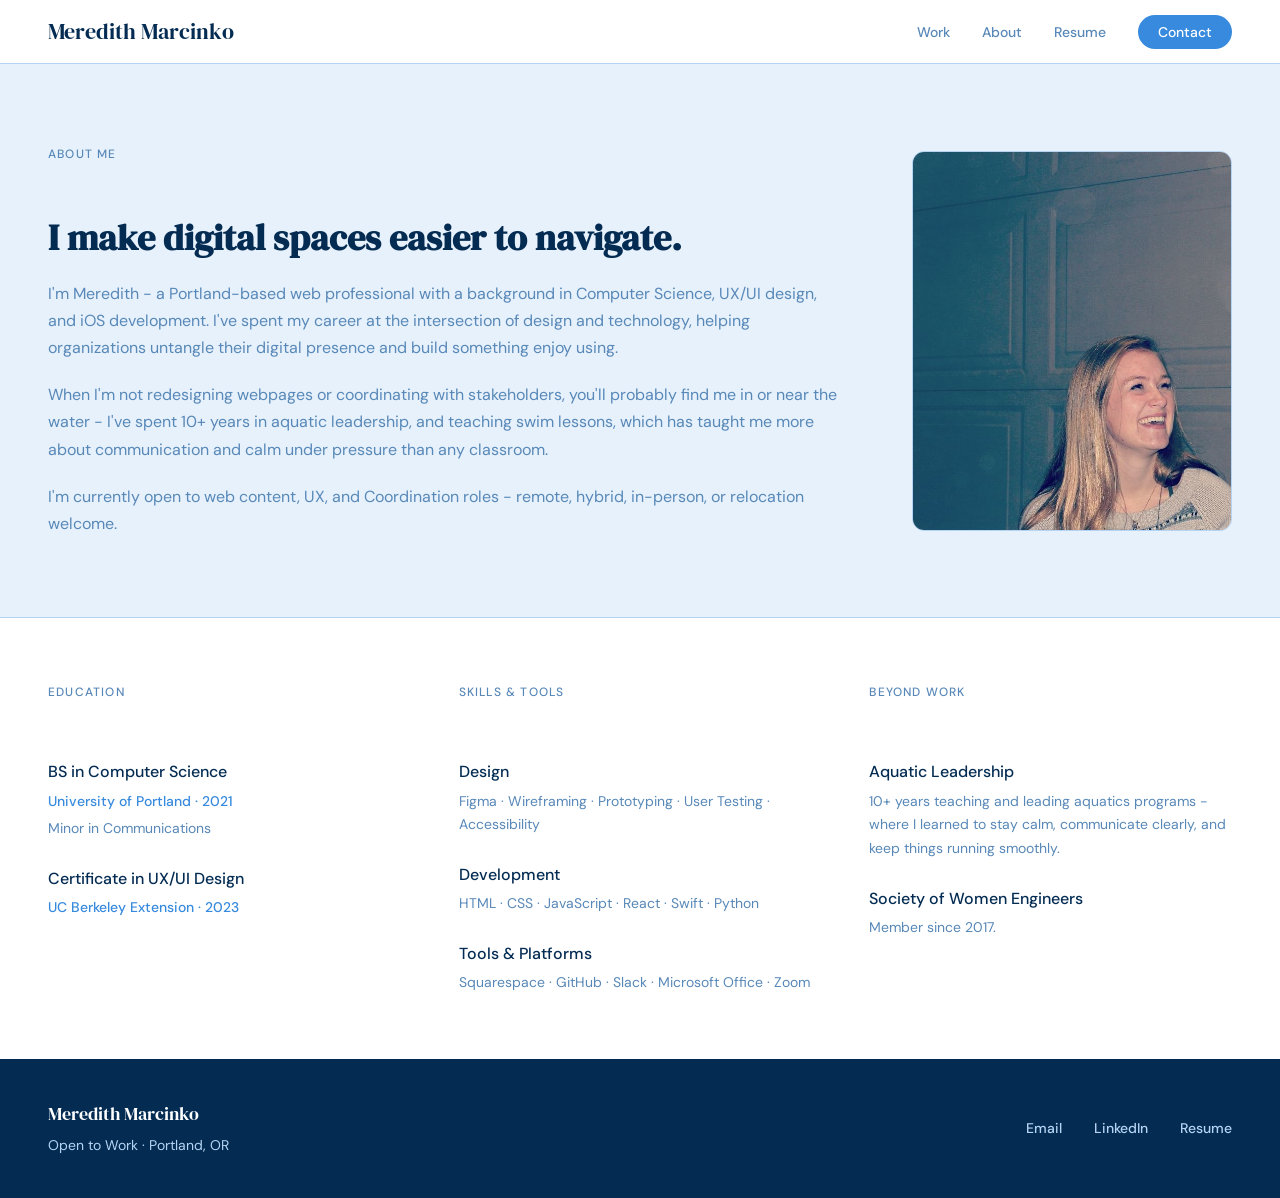
==== about.html @ ab54d378 "added about page" ====
<!DOCTYPE html>
<html lang="en">
    <head>
        <link rel="stylesheet" href="style.css"/>
        <meta charset="UTF-8" />
        <meta name="viewport" content="width=device-width, initial-scale=1.0" />
        <title>About - Meredith Marcinko</title>
    </head>
    <body>
        <nav>
            <a href="index.html" class="nav-logo">Meredith Marcinko</a>
            <ul class="nav-links">
                <li><a href="index.html">Work</a></li>
                <li><a href="about.html">About</a></li>
                <li><a href="resume.html">Resume</a></li>
                <li><a href="contact.html" class="nav-cta">Contact</a></li>
            </ul>
        </nav>
        <section class="about-hero">
            <div class="about-hero-text">
                <p class="section-label">About Me</p>
                <h1 class="about-hero-heading">I make digital spaces easier to navigate.</h1>
                <p class="about-hero-bio">I'm Meredith - a Portland-based web professional with a background in Computer Science, UX/UI design, and iOS development. I've spent my career at the intersection of design and technology, helping organizations untangle their digital presence and build something enjoy using.</p>
                <p class="about-hero-bio">When I'm not redesigning webpages or coordinating with stakeholders, you'll probably find me in or near the water - I've spent 10+ years in aquatic leadership, and teaching swim lessons, which has taught me more about communication and calm under pressure than any classroom.</p>
                <p class="about-hero-bio">I'm currently open to web content, UX, and Coordination roles - remote, hybrid, in-person, or relocation welcome.</p>
            </div>
            <div class="about-hero-image">
                <img src="assets/images/place_holder_headshot.jpg" alt="Meredith Marcinko" />
            </div>
        </section>
        <section class="about-details">
            <div class="detail-block">
                <p class="section-label">Education</p>
                <div class="detail-item">
                    <p class="detail-title">BS in Computer Science</p>
                    <p class="detail-sub">University of Portland · 2021</p>
                    <p class="detail-note">Minor in Communications</p>
                </div>
                <div class="detail-item">
                    <p class="detail-title">Certificate in UX/UI Design</p>
                    <p class="detail-sub">UC Berkeley Extension · 2023</p>
                </div>
            </div>
            <div class="detail-block">
                <p class="section-label">Skills & Tools</p>
                <div class="detail-item">
                    <p class="detail-title">Design</p>
                    <p class="detail-note">Figma · Wireframing · Prototyping · User Testing · Accessibility</p>
                </div>
                <div class="detail-item">
                    <p class="detail-title">Development</p>
                    <p class="detail-note">HTML · CSS · JavaScript · React · Swift · Python</p>
                </div>
                <div class="detail-item">
                    <p class="detail-title">Tools & Platforms</p>
                    <p class="detail-note">Squarespace · GitHub · Slack · Microsoft Office · Zoom</p>
                </div>
            </div>
            <div class="detail-block">
                <p class="section-label">Beyond Work</p>
                <div class="detail-item">
                    <p class="detail-title">Aquatic Leadership</p>
                    <p class="detail-note">10+ years teaching and leading aquatics programs - where I learned to stay calm, communicate clearly, and keep things running smoothly.</p>
                </div>
                <div class="detail-item">
                    <p class="detail-title">Society of Women Engineers</p>
                    <p class="detail-note">Member since 2017.</p>
                </div>
            </div>
        </section>
        <footer>
            <div class="footer-left">
                <p class="footer-name">Meredith Marcinko</p>
                <p class="footer-tagline">Open to Work · Portland, OR</p>
            </div>
            <div class="footer-links">
                <a href="mailto:mere.marcinko@outlook.com">Email</a>
                <a href="https://linkedin.com/in/meredith-marcinko" target="_blank">LinkedIn</a>
                <a href="resume.html">Resume</a>
            </div>
        </footer>
    </body>
</html>
---- style.css ----
@import url('https://fonts.googleapis.com/css2?family=DM+Sans:wght@300;400;500&family=DM+Serif+Display:ital@0;1&display=swap');

:root {
  /* Colors */
  --color-bg: #E6F1FB;
  --color-surface: #FFFFFF;
  --color-navy: #042C53;
  --color-blue: #378ADD;
  --color-blue-mid: #B5D4F4;
  --color-yellow: #FAC775;
  --color-yellow-dark: #633806;
  --color-text: #0C447C;
  --color-text-muted: #5888B8;
  --color-border: #B5D4F4;

  /* Typography */
  --font-primary: 'DM Sans', -apple-system, BlinkMacSystemFont, sans-serif;
  --font-accent: 'DM Serif Display', serif;
  --font-size-display: 52px;
  --font-size-h1: 36px;
  --font-size-h2: 28px;
  --font-size-h3: 22px;
  --font-size-body: 16px;
  --font-size-small: 14px;
  --font-size-label: 12px;
  --font-weight-light: 300;
  --font-weight-normal: 400;
  --font-weight-medium: 500;
  --line-height-heading: 1.2;
  --line-height-body: 1.7;
}

* {
  margin: 0;
  padding: 0;
  box-sizing: border-box;
}

body {
  background-color: var(--color-bg);
  color: var(--color-text);
  font-family: var(--font-primary);
  font-size: var(--font-size-body);
  font-weight: var(--font-weight-normal);
  line-height: var(--line-height-body);
}

/* Navigation */
nav {
    display: flex;
    justify-content: space-between;
    align-items: center;
    padding: 0 48px;
    height: 64px;
    background-color: var(--color-surface);
    border-bottom: 1px solid var(--color-border);
}

.nav-logo {
    font-family: var(--font-accent);
    font-size: 22px;
    color: var(--color-navy);
    text-decoration: none;
}

.nav-links {
    display: flex;
    gap: 32px;
    list-style: none;
}

.nav-links a {
    font-size: var(--font-size-small);
    font-weight: var(--font-weight-medium);
    color: var(--color-text-muted);
    text-decoration: none;
}

.nav-links a:hover {
    color: var(--color-blue);
}

.nav-cta {
    background-color: var(--color-blue);
    color: var(--color-surface) !important;
    padding: 8px 20px;
    border-radius: 100px;
}

.nav-cta:hover {
    background-color: var(--color-navy) !important;
}

/* Hero */
.hero {
    display: flex;
    align-items: center;
    justify-content: space-between;
    padding: 80px 48px;
    min-height: 520px;
}

.hero-tagline {
    font-size: var(--font-size-label);
    font-weight: var(--font-weight-medium);
    color: var(--color-text-muted);
    text-transform: uppercase;
    letter-spacing: 0.1em;
    margin-bottom: 16px;
}

.hero-headline {
    font-family: var(--font-accent);
    font-size: var(--font-size-display);
    line-height: var(--line-height-heading);
    display: flex;
    flex-direction: column;
    margin-bottom: 24px;
}

.blue {
    color: var(--color-blue);
}

.navy {
    color: var(--color-navy);
}

.yellow {
    color: var(--color-yellow-dark);
}

.hero-sub {
    font-size: var(--font-size-body);
    color: var(--color-text-muted);
    max-width: 480px;
    margin-bottom: 36px;
}

.hero-buttons {
    display: flex;
    gap: 16px;
}

.btn-primary {
    background-color: var(--color-blue);
    color: var(--color-surface);
    padding: 12px 28px;
    border-radius: 100px;
    text-decoration: none;
    font-size: var(--font-size-small);
    font-weight: var(--font-weight-medium);
}

.btn-primary:hover {
    background-color: var(--color-navy);
}

.btn-outline {
    border: 2px solid var(--color-blue);
    color: var(--color-blue);
    padding: 12px 28px;
    border-radius: 100px;
    text-decoration: none;
    font-size: var(--font-size-small);
    font-weight: var(--font-weight-medium);
    align-self: flex-start;
}

.btn-outline:hover {
    background-color: var(--color-blue);
    color: var(--color-surface);
}

.hero-visual {
    width: 400px;
    height: 400px;
    background-color: var(--color-blue-mid);
    border-radius: 50%;
    opacity: 0.3;
}

/* Work Section */
.work {
    padding: 80px 48px;
}

.section-label {
    font-size: var(--font-size-label);
    font-weight: var(--font-weight-medium);
    text-transform: uppercase;
    letter-spacing: 0.1em;
    color: var(--color-text-muted);
    margin-bottom: 32px;
}

.work-grid {
    display: grid;
    grid-template-columns: repeat(3, 1fr);
    gap: 24px;
}

.project-card {
    background-color: var(--color-surface);
    border-radius: 12px;
    border: 1px solid var(--color-border);
    overflow: hidden;
    transition: transform 0.2s, box-shadow 0.2s;
}

.project-card:hover {
    transform: translateY(-4px);
    box-shadow: 0 12px 32px rgba(4, 44, 83, 0.1);
}

.card-image {
    height: 160px;
}

.blue-card {
    background-color: var(--color-blue);
}

.yellow-card {
    background-color: var(--color-yellow);
}

.navy-card {
    background-color: var(--color-navy);
}

.card-body {
    padding: 24px;
}

.card-type {
    font-size: var(--font-size-label);
    font-weight: var(--font-weight-medium);
    text-transform: uppercase;
    letter-spacing: 0.08em;
    color: var(--color-text-muted);
    margin-bottom: 8px;
}

.card-title {
    font-size: var(--font-size-h3);
    font-weight: var(--font-weight-medium);
    color: var(--color-navy);
    margin-bottom: 10px;
    line-height: var(--line-height-heading);
}

.card-desc {
    font-size: var(--font-size-small);
    color: var(--color-text-muted);
    line-height: var(--line-height-body);
    margin-bottom: 20px;
}

.card-link {
    font-size: var(--font-size-small);
    font-weight: var(--font-weight-medium);
    color: var(--color-blue);
    text-decoration: none;
}

.card-link:hover {
    color: var(--color-navy);
}

/* About Strip */
.about-strip {
    display: flex;
    gap: 64px;
    align-items: center;
    padding: 80px 48px;
    background-color: var(--color-surface);
    border-top: 1px solid var(--color-border);
    border-bottom: 1px solid var(--color-border);
    width: 100%;
}

.about-left {
    flex: 1;
    display: flex;
    flex-direction: column;
    gap: 20px;
}

.about-heading {
    font-family: var(--font-accent);
    font-size: var(--font-size-h2);
    color: var(--color-navy);
    line-height: var(--line-height-body);
}

.about-bio {
    font-size: var(--font-size-body);
    color: var(--color-text-muted);
    line-height: var(--line-height-body);
}

.about-right {
    flex: 1;
    display: flex;
    flex-direction: column;
    gap: 24px;
}

.skill-item {
    display: flex;
    align-items: flex-start;
    gap: 16px;
}

.skill-dot {
    width: 12px;
    height: 12px;
    border-radius: 50%;
    flex-shrink: 0;
    margin-top: 4px;
}

.skill-dot.blue {
    background-color: var(--color-blue);
}

.skill-dot.yellow {
    background-color: var(--color-yellow);
}

.skill-dot.navy {
    background-color: var(--color-navy);
}

.skill-name {
    font-size: var(--font-size-body);
    font-weight: var(--font-weight-medium);
    color: var(--color-navy);
    margin-bottom: 2px;
}

.skill-tool {
    font-size: var(--font-size-small);
    color: var(--color-text-muted);
}

/* Footer */
footer {
    display: flex;
    justify-content: space-between;
    align-items: center;
    padding: 40px 48px;
    background-color: var(--color-navy);
}

.footer-name {
    font-family: var(--font-accent);
    font-size: 18px;
    color: var(--color-surface);
    margin-bottom: 4px;
}

.footer-tagline {
    font-size: var(--font-size-small);
    color: var(--color-blue-mid);
}

.footer-links {
    display: flex;
    gap: 32px;
}

.footer-links a {
    font-size: var(--font-size-small);
    font-weight: var(--font-weight-medium);
    color: var(--color-blue-mid);
    text-decoration: none;
}

.footer-links a:hover {
    color: var(--color-surface);
}

/* About Page */
.about-hero {
    display: flex;
    align-items: center;
    gap: 64px;
    padding: 80px 48px;
}

.about-hero-text {
    flex: 1;
    display: flex;
    flex-direction: column;
    gap: 20px;
}

.about-hero-heading {
    font-family: var(--font-accent);
    font-size: var(--font-size-h1);
    color: var(--color-navy);
    line-height: var(--line-height-heading);
}

.about-hero-bio {
    font-size: var(--font-size-body);
    color: var(--color-text-muted);
    line-height: var(--line-height-body);
}

.about-hero-image {
    flex-shrink: 0;
    width: 320px;
    height: 380px;
    border-radius: 12px;
    overflow: hidden;
    border: 1px solid var(--color-border);
}

.about-hero-image img {
    width: 100%;
    height: 100%;
    object-fit: cover;
    object-position: top center;
}

/* About Details */
.about-details {
    display: grid;
    grid-template-columns: repeat(3, 1fr);
    gap: 48px;
    padding: 64px 48px;
    background-color: var(--color-surface);
    border-top: 1px solid var(--color-border);
}

.detail-block {
    display: flex;
    flex-direction: column;
    gap: 24px;
}

.detail-item {
    display: flex;
    flex-direction: column;
    gap: 4px;
}

.detail-title {
    font-size: var(--font-size-body);
    font-weight: var(--font-weight-medium);
    color: var(--color-navy);
}

.detail-sub {
    font-size: var(--font-size-small);
    color: var(--color-blue);
    font-weight: var(--font-weight-medium);
}

.detail-note {
    font-size: var(--font-size-small);
    color: var(--color-text-muted);
    line-height: var(--line-height-body);
}
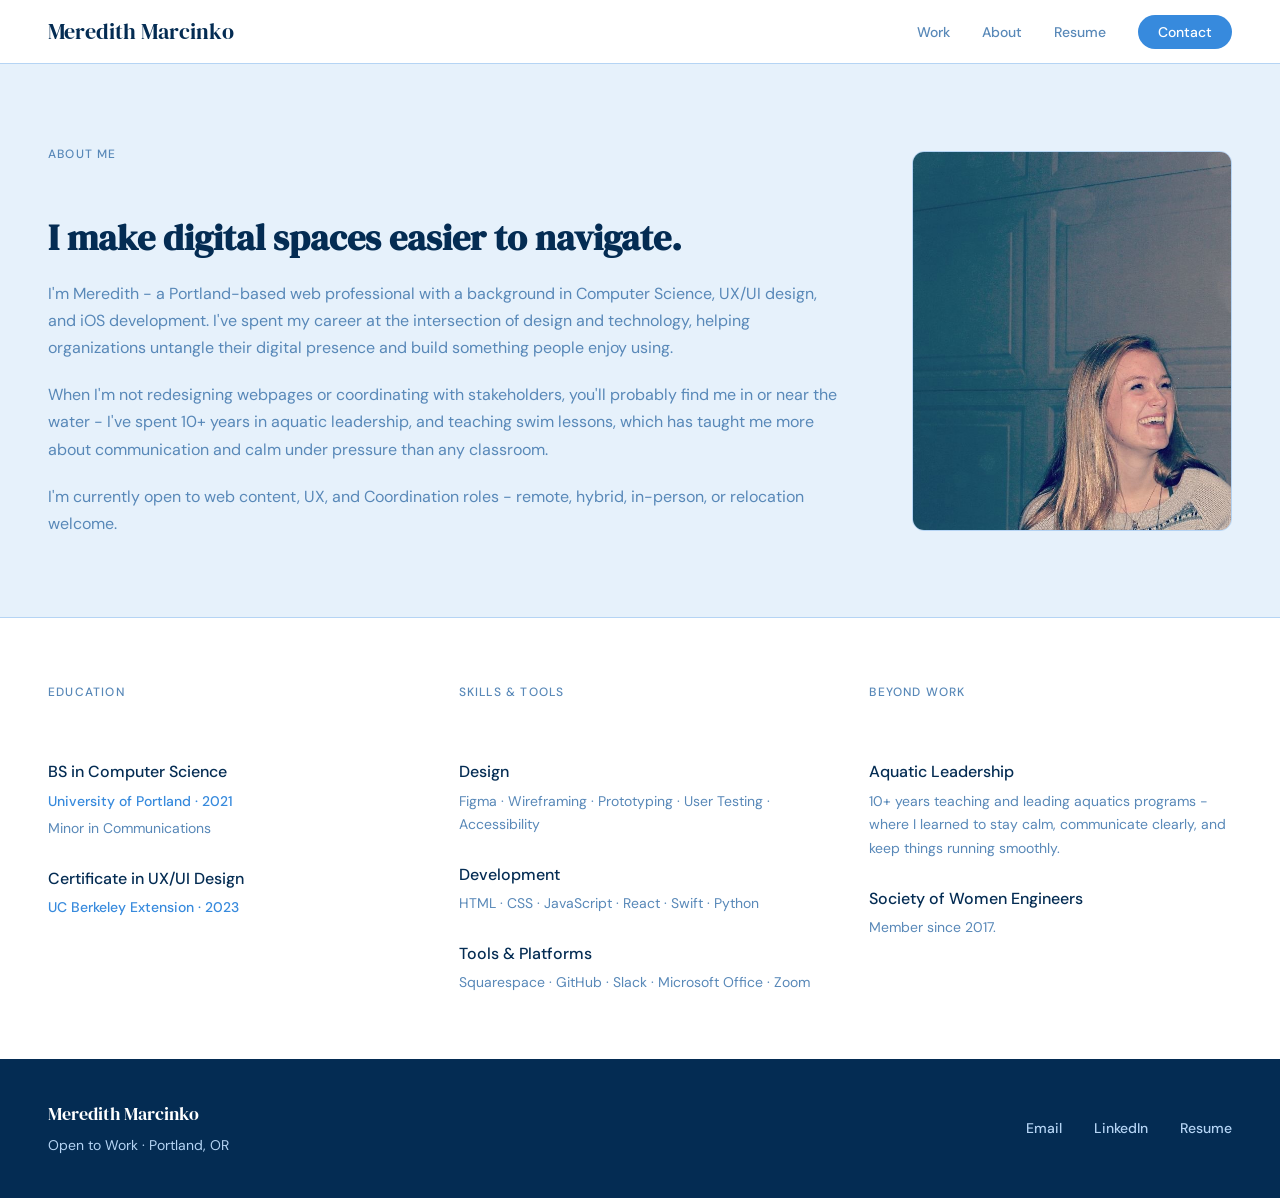
==== commit 2ae40672: "Update about.html" ====
--- a/about.html
+++ b/about.html
@@ -20,7 +20,7 @@
             <div class="about-hero-text">
                 <p class="section-label">About Me</p>
                 <h1 class="about-hero-heading">I make digital spaces easier to navigate.</h1>
-                <p class="about-hero-bio">I'm Meredith - a Portland-based web professional with a background in Computer Science, UX/UI design, and iOS development. I've spent my career at the intersection of design and technology, helping organizations untangle their digital presence and build something enjoy using.</p>
+                <p class="about-hero-bio">I'm Meredith - a Portland-based web professional with a background in Computer Science, UX/UI design, and iOS development. I've spent my career at the intersection of design and technology, helping organizations untangle their digital presence and build something people enjoy using.</p>
                 <p class="about-hero-bio">When I'm not redesigning webpages or coordinating with stakeholders, you'll probably find me in or near the water - I've spent 10+ years in aquatic leadership, and teaching swim lessons, which has taught me more about communication and calm under pressure than any classroom.</p>
                 <p class="about-hero-bio">I'm currently open to web content, UX, and Coordination roles - remote, hybrid, in-person, or relocation welcome.</p>
             </div>
--- a/style.css
+++ b/style.css
@@ -464,4 +464,422 @@
     font-size: var(--font-size-small);
     color: var(--color-text-muted);
     line-height: var(--line-height-body);
+}
+
+/* Contact Page */
+.contact-hero {
+    padding: 80px 48px;
+    max-width: 720px;
+}
+
+.contact-heading {
+    font-family: var(--font-accent);
+    font-size: var(--font-size-h1);
+    color: var(--color-navy);
+    margin-bottom: 16px;
+    line-height: var(--line-height-heading);
+}
+
+.contact-sub {
+    font-size: var(--font-size-body);
+    color: var(--color-text-muted);
+    margin-bottom: 40px;
+    line-height: var(--line-height-body);
+}
+
+.contact-links {
+    display: flex;
+    gap: 24px;
+    flex-wrap: wrap;
+}
+
+.contact-link {
+    display: flex;
+    flex-direction: column;
+    gap: 4px;
+    background-color: var(--color-surface);
+    border: 1px solid var(--color-border);
+    border-radius: 10px;
+    padding: 16px 24px;
+    text-decoration: none;
+    transition: box-shadow 0.2s;
+}
+
+.contact-link:hover {
+    box-shadow: 0 4px 16px rgba(4, 44, 83, 0.1);
+}
+
+.contact-link-label {
+    font-size: var(--font-size-label);
+    font-weight: var(--font-weight-medium);
+    text-transform: uppercase;
+    letter-spacing: 0.08em;
+    color: var(--color-text-muted);
+}
+
+.contact-link-value {
+    font-size: var(--font-size-body);
+    font-weight: var(--font-weight-medium);
+    color: var(--color-blue);
+}
+
+/* Contact Form */
+.contact-form-section {
+    padding: 0 48px 80px;
+}
+
+.contact-form {
+    background-color: var(--color-surface);
+    border: 1px solid var(--color-border);
+    border-radius: 12px;
+    padding: 40px;
+    max-width: 720px;
+    display: flex;
+    flex-direction: column;
+    gap: 24px;
+}
+
+.form-row {
+    display: grid;
+    grid-template-columns: 1fr 1fr;
+    gap: 24px;
+}
+
+.form-group {
+    display: flex;
+    flex-direction: column;
+    gap: 8px;
+}
+
+label {
+    font-size: var(--font-size-small);
+    font-weight: var(--font-weight-medium);
+    color: var(--color-navy);
+}
+
+input, textarea {
+    font-family: var(--font-primary);
+    font-size: var(--font-size-body);
+    color: var(--color-text);
+    background-color: var(--color-bg);
+    border: 1px solid var(--color-border);
+    border-radius: 8px;
+    padding: 12px 16px;
+    outline: none;
+    transition: border-color 0.2s;
+}
+
+input:focus, textarea:focus {
+    border-color: var(--color-blue);
+}
+
+textarea {
+    resize: vertical;
+}
+
+/* Resume Page */
+.resume-hero {
+    padding: 80px 48px;
+}
+
+.resume-hero-text {
+    max-width: 720px;
+    display: flex;
+    flex-direction: column;
+    gap: 20px;
+}
+
+.resume-heading {
+    font-family: var(--font-accent);
+    font-size: var(--font-size-h1);
+    color: var(--color-navy);
+    line-height: var(--line-height-heading);
+}
+
+.resume-sub {
+    font-size: var(--font-size-body);
+    color: var(--color-text-muted);
+    line-height: var(--line-height-body);
+}
+
+.resume-buttons {
+    display: flex;
+    gap: 16px;
+}
+
+.resume-embed {
+    padding: 0 48px 80px;
+}
+
+.resume-embed iframe {
+    width: 100%;
+    height: 900px;
+    border: 1px solid var(--color-border);
+    border-radius: 12px;
+}
+
+/* Case Study Pages */
+.case-hero {
+    padding: 64px 48px 48px;
+    max-width: 860px;
+}
+
+.breadcrumb {
+    display: flex;
+    align-items: center;
+    gap: 8px;
+    font-size: var(--font-size-small);
+    color: var(--color-text-muted);
+    margin-bottom: 24px;
+}
+
+.breadcrumb a {
+    color: var(--color-blue);
+    text-decoration: none;
+}
+
+.case-title {
+    font-family: var(--font-accent);
+    font-size: var(--font-size-h1);
+    color: var(--color-navy);
+    line-height: var(--line-height-heading);
+    margin-bottom: 16px;
+}
+
+.case-sub {
+    font-size: var(--font-size-body);
+    color: var(--color-text-muted);
+    line-height: var(--line-height-body);
+    margin-bottom: 24px;
+}
+
+.case-tags {
+    display: flex;
+    flex-wrap: wrap;
+    gap: 8px;
+}
+
+.tag {
+    font-size: var(--font-size-label);
+    font-weight: var(--font-weight-medium);
+    color: var(--color-blue);
+    background-color: var(--color-surface);
+    border: 1px solid var(--color-border);
+    border-radius: 100px;
+    padding: 4px 14px;
+}
+
+.case-meta {
+    display: grid;
+    grid-template-columns: repeat(4, 1fr);
+    border-top: 1px solid var(--color-border);
+    border-bottom: 1px solid var(--color-border);
+    background-color: var(--color-surface);
+}
+
+.case-meta-item {
+    padding: 24px 32px;
+    border-right: 1px solid var(--color-border);
+}
+
+.case-meta-item:last-child {
+    border-right: none;
+}
+
+.case-meta-label {
+    font-size: var(--font-size-label);
+    font-weight: var(--font-weight-medium);
+    text-transform: uppercase;
+    letter-spacing: 0.08em;
+    color: var(--color-text-muted);
+    margin-bottom: 6px;
+}
+
+.case-meta-value {
+    font-size: var(--font-size-small);
+    font-weight: var(--font-weight-medium);
+    color: var(--color-navy);
+}
+
+.case-body {
+    max-width: 760px;
+    margin: 0 auto;
+    padding: 64px 48px;
+    display: flex;
+    flex-direction: column;
+    gap: 56px;
+}
+
+.case-section {
+    display: flex;
+    flex-direction: column;
+    gap: 16px;
+}
+
+.case-section-label {
+    font-size: var(--font-size-label);
+    font-weight: var(--font-weight-medium);
+    text-transform: uppercase;
+    letter-spacing: 0.1em;
+    color: var(--color-blue);
+}
+
+.case-heading {
+    font-family: var(--font-accent);
+    font-size: var(--font-size-h2);
+    color: var(--color-navy);
+    line-height: var(--line-height-heading);
+}
+
+.case-text {
+    font-size: var(--font-size-body);
+    color: var(--color-text-muted);
+    line-height: var(--line-height-body);
+}
+
+.case-image {
+    width: 100%;
+    border-radius: 12px;
+    border: 1px solid var(--color-border);
+}
+
+.process-steps {
+    display: flex;
+    flex-direction: column;
+    gap: 0;
+    border: 1px solid var(--color-border);
+    border-radius: 12px;
+    overflow: hidden;
+}
+
+.process-step {
+    display: flex;
+    align-items: flex-start;
+    gap: 20px;
+    padding: 20px 24px;
+    border-bottom: 1px solid var(--color-border);
+    background-color: var(--color-surface);
+}
+
+.process-step:last-child {
+    border-bottom: none;
+}
+
+.step-num {
+    width: 32px;
+    height: 32px;
+    border-radius: 50%;
+    background-color: var(--color-blue);
+    color: var(--color-surface);
+    font-size: var(--font-size-small);
+    font-weight: var(--font-weight-medium);
+    display: flex;
+    align-items: center;
+    justify-content: center;
+    flex-shrink: 0;
+}
+
+.step-title {
+    font-size: var(--font-size-body);
+    font-weight: var(--font-weight-medium);
+    color: var(--color-navy);
+    margin-bottom: 4px;
+}
+
+.step-desc {
+    font-size: var(--font-size-small);
+    color: var(--color-text-muted);
+    line-height: var(--line-height-body);
+}
+
+.outcomes-grid {
+    display: grid;
+    grid-template-columns: repeat(4, 1fr);
+    gap: 16px;
+}
+
+.outcome-card {
+    background-color: var(--color-surface);
+    border: 1px solid var(--color-border);
+    border-radius: 12px;
+    padding: 24px 16px;
+    text-align: center;
+}
+
+.outcome-num {
+    font-family: var(--font-accent);
+    font-size: 40px;
+    color: var(--color-blue);
+    line-height: 1;
+    margin-bottom: 8px;
+}
+
+.outcome-desc {
+    font-size: var(--font-size-small);
+    color: var(--color-text-muted);
+    line-height: 1.4;
+}
+
+.case-next {
+    text-align: center;
+    padding: 64px 48px;
+    background-color: var(--color-surface);
+    border-top: 1px solid var(--color-border);
+    display: flex;
+    flex-direction: column;
+    align-items: center;
+    gap: 12px;
+}
+
+.case-next-label {
+    font-size: var(--font-size-label);
+    font-weight: var(--font-weight-medium);
+    text-transform: uppercase;
+    letter-spacing: 0.1em;
+    color: var(--color-text-muted);
+}
+
+.case-next-title {
+    font-family: var(--font-accent);
+    font-size: var(--font-size-h2);
+    color: var(--color-navy);
+    margin-bottom: 8px;
+}
+
+/* Before/After Grid */
+.before-after {
+    display: grid;
+    grid-template-columns: 1fr 1fr;
+    gap: 16px;
+}
+
+.ba-label {
+    font-size: var(--font-size-small);
+    color: var(--color-text-muted);
+    margin-bottom: 8px;
+}
+
+/* Tester Grid */
+.tester-grid {
+    display: grid;
+    grid-template-columns: 1fr 1fr;
+    gap: 16px;
+}
+
+.tester-caption {
+    font-size: var(--font-size-small);
+    color: var(--color-text-muted);
+    text-align: center;
+    margin-top: 8px;
+}
+
+.ba-item {
+    display: flex;
+    flex-direction: column;
+}
+
+.tester-item {
+    display: flex;
+    flex-direction: column;
+    align-items: center;
 }
